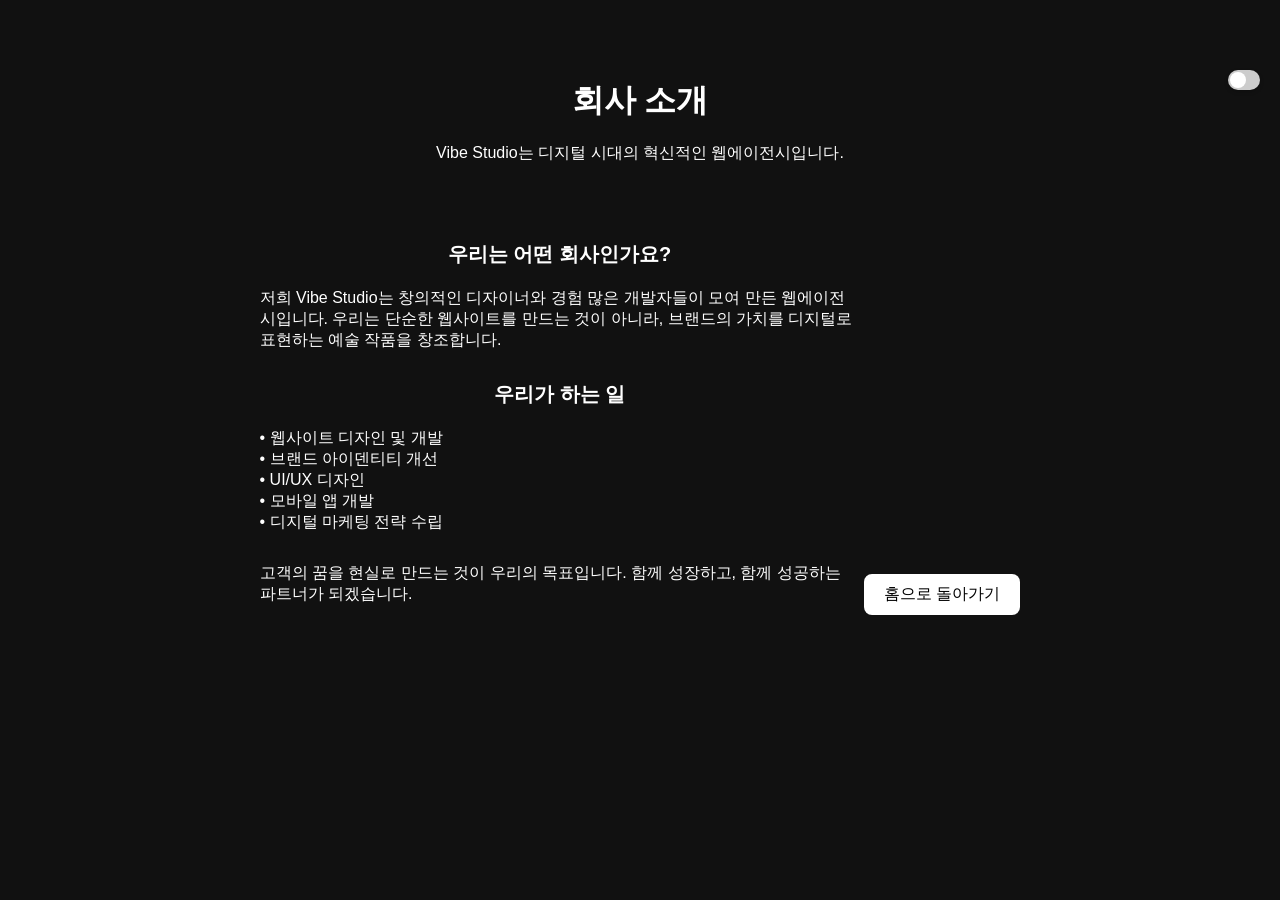
==== about.html @ 53644d85 "Initial commit: Vibe Studio website - index.html: 회사 홈페이지 (슬로건, 소개, 회사 소개 페이지 링크) - about.html: 회사 소" ====
<!DOCTYPE html>
<html>
<head>
    <title>회사 소개 - Vibe Studio</title>
    <link rel="stylesheet" href="style.css">
</head>
<body>
    <button class="theme-toggle" onclick="toggleTheme()"></button>
    <h1>회사 소개</h1>
    <p>Vibe Studio는 디지털 시대의 혁신적인 웹에이전시입니다.</p>

    <div style="margin: 40px 0; text-align: left; display: inline-block; max-width: 600px;">
        <h2 style="text-align: center; font-size: 20px; margin-bottom: 20px;">우리는 어떤 회사인가요?</h2>
        <p>저희 Vibe Studio는 창의적인 디자이너와 경험 많은 개발자들이 모여 만든 웹에이전시입니다. 우리는 단순한 웹사이트를 만드는 것이 아니라, 브랜드의 가치를 디지털로 표현하는 예술 작품을 창조합니다.</p>

        <h2 style="text-align: center; font-size: 20px; margin: 30px 0 20px 0;">우리가 하는 일</h2>
        <p>• 웹사이트 디자인 및 개발<br>
           • 브랜드 아이덴티티 개선<br>
           • UI/UX 디자인<br>
           • 모바일 앱 개발<br>
           • 디지털 마케팅 전략 수립</p>

        <p style="margin-top: 30px;">고객의 꿈을 현실로 만드는 것이 우리의 목표입니다. 함께 성장하고, 함께 성공하는 파트너가 되겠습니다.</p>
    </div>

    <a href="index.html" style="color: white; text-decoration: none; margin-top: 50px; display: inline-block; background-color: white; color: black; padding: 10px 20px; border-radius: 8px;">홈으로 돌아가기</a>
    <script src="script.js"></script>
</body>
</html>
---- style.css ----
body {
    background-color: #111111;
    color: white;
    text-align: center;
    font-family: Arial, sans-serif;
    padding: 50px;
    position: relative;
}

.theme-toggle {
    position: fixed;
    top: 20px;
    right: 20px;
    width: 32px;
    height: 20px;
    background-color: #ccc;
    border: none;
    border-radius: 10px;
    cursor: pointer;
    padding: 0;
    display: flex;
    align-items: center;
    justify-content: flex-start;
    transition: background-color 0.3s ease;
    box-shadow: 0 2px 4px rgba(0, 0, 0, 0.2);
}

.theme-toggle.active {
    background-color: #4CAF50;
}

.theme-toggle::before {
    content: '';
    width: 16px;
    height: 16px;
    background-color: white;
    border-radius: 50%;
    margin: 2px;
    transition: transform 0.3s ease;
}

.theme-toggle.active::before {
    transform: translateX(12px);
}

h1 {
    margin-bottom: 20px;
}

p {
    margin-bottom: 20px;
}

button {
    background-color: white;
    color: black;
    border: none;
    border-radius: 8px;
    padding: 10px 20px;
    font-size: 16px;
    cursor: pointer;
    margin-top: 50px;
}

button:hover {
    background-color: #f0f0f0;
}
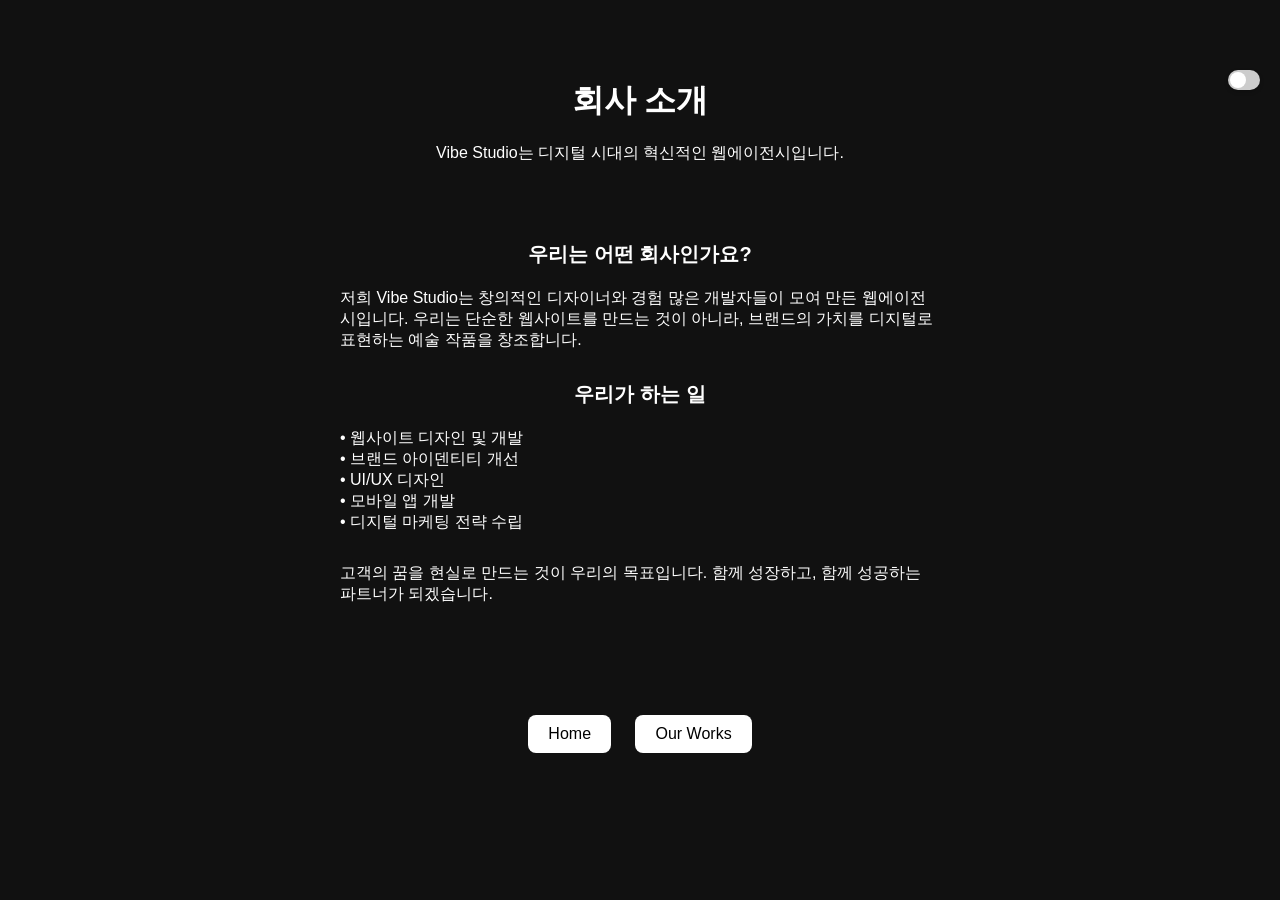
==== commit 8356dddf: "Add Our Works page with project portfolio - Create works.html with 4 project cards (grid layout) - A" ====
--- a/about.html
+++ b/about.html
@@ -23,7 +23,10 @@
         <p style="margin-top: 30px;">고객의 꿈을 현실로 만드는 것이 우리의 목표입니다. 함께 성장하고, 함께 성공하는 파트너가 되겠습니다.</p>
     </div>
 
-    <a href="index.html" style="color: white; text-decoration: none; margin-top: 50px; display: inline-block; background-color: white; color: black; padding: 10px 20px; border-radius: 8px;">홈으로 돌아가기</a>
+    <div class="nav-container">
+        <a href="index.html">Home</a>
+        <a href="works.html">Our Works</a>
+    </div>
     <script src="script.js"></script>
 </body>
 </html>
--- a/style.css
+++ b/style.css
@@ -65,3 +65,79 @@
 button:hover {
     background-color: #f0f0f0;
 }
+
+a {
+    color: white;
+    text-decoration: none;
+    margin: 10px;
+    display: inline-block;
+    background-color: white;
+    color: black;
+    padding: 10px 20px;
+    border-radius: 8px;
+    transition: background-color 0.3s ease;
+}
+
+a:hover {
+    background-color: #f0f0f0;
+}
+
+.nav-container {
+    margin: 40px 0;
+}
+
+.projects-container {
+    display: grid;
+    grid-template-columns: repeat(auto-fit, minmax(300px, 1fr));
+    gap: 30px;
+    margin: 50px auto;
+    max-width: 1200px;
+}
+
+.project-card {
+    background-color: white;
+    color: black;
+    padding: 25px;
+    border-radius: 12px;
+    box-shadow: 0 4px 6px rgba(0, 0, 0, 0.3);
+    transition: transform 0.3s ease, box-shadow 0.3s ease;
+    text-align: left;
+}
+
+.project-card:hover {
+    transform: translateY(-5px);
+    box-shadow: 0 8px 12px rgba(0, 0, 0, 0.4);
+}
+
+.project-title {
+    font-size: 20px;
+    font-weight: bold;
+    margin-bottom: 10px;
+    color: black;
+}
+
+.project-category {
+    font-size: 12px;
+    background-color: #e0e0e0;
+    color: #333;
+    padding: 5px 10px;
+    border-radius: 4px;
+    display: inline-block;
+    margin-bottom: 15px;
+}
+
+.project-description {
+    font-size: 14px;
+    color: #666;
+    line-height: 1.6;
+}
+
+body.light-mode .project-card {
+    background-color: white;
+    color: black;
+}
+
+body.light-mode .project-category {
+    background-color: #e0e0e0;
+    color: #333;
+}
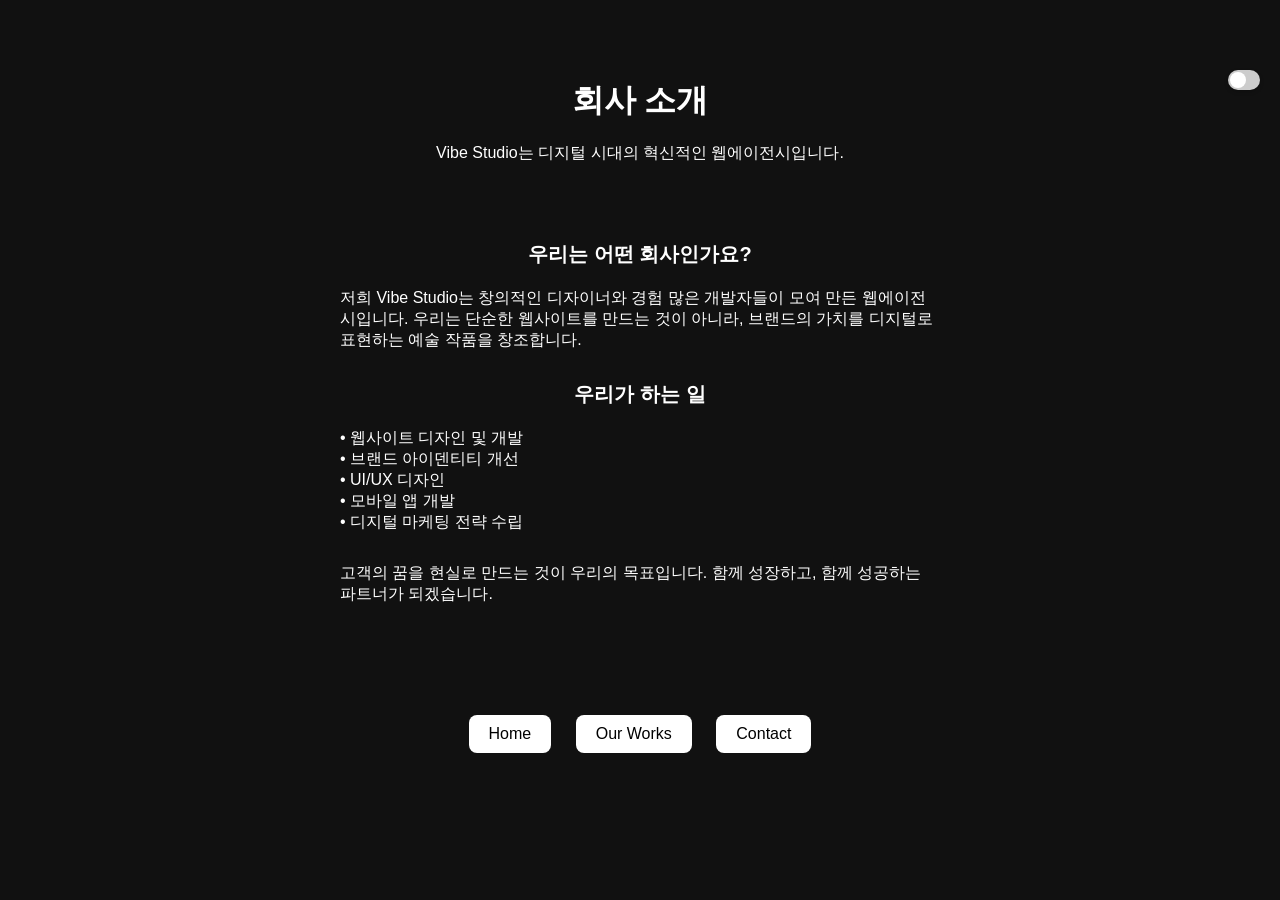
==== commit bb1a40b2: "Add Contact page with form and update navigation New Files: - contact.html: Contact form page with: " ====
--- a/about.html
+++ b/about.html
@@ -1,6 +1,8 @@
 <!DOCTYPE html>
 <html>
 <head>
+    <meta charset="UTF-8">
+    <meta name="viewport" content="width=device-width, initial-scale=1.0">
     <title>회사 소개 - Vibe Studio</title>
     <link rel="stylesheet" href="style.css">
 </head>
@@ -26,6 +28,7 @@
     <div class="nav-container">
         <a href="index.html">Home</a>
         <a href="works.html">Our Works</a>
+        <a href="contact.html">Contact</a>
     </div>
     <script src="script.js"></script>
 </body>
--- a/style.css
+++ b/style.css
@@ -1,6 +1,43 @@
+:root {
+    --bg-primary: #111111;
+    --text-primary: white;
+    --btn-bg: white;
+    --btn-text: black;
+    --btn-hover-bg: #f0f0f0;
+    --card-bg: white;
+    --card-text: black;
+    --category-bg: #e0e0e0;
+    --category-text: #333;
+    --text-secondary: #666;
+    --toggle-bg: #ccc;
+    --toggle-active-bg: #4CAF50;
+    --toggle-slider: white;
+    --shadow-sm: 0 4px 6px rgba(0, 0, 0, 0.3);
+    --shadow-md: 0 8px 12px rgba(0, 0, 0, 0.4);
+}
+
+body.light-mode {
+    --bg-primary: white;
+    --text-primary: black;
+    --btn-bg: #111111;
+    --btn-text: white;
+    --btn-hover-bg: #333;
+}
+
+@keyframes fadeIn {
+    from {
+        opacity: 0;
+        transform: translateY(30px);
+    }
+    to {
+        opacity: 1;
+        transform: translateY(0);
+    }
+}
+
 body {
-    background-color: #111111;
-    color: white;
+    background-color: var(--bg-primary);
+    color: var(--text-primary);
     text-align: center;
     font-family: Arial, sans-serif;
     padding: 50px;
@@ -13,7 +50,7 @@
     right: 20px;
     width: 32px;
     height: 20px;
-    background-color: #ccc;
+    background-color: var(--toggle-bg);
     border: none;
     border-radius: 10px;
     cursor: pointer;
@@ -26,14 +63,14 @@
 }
 
 .theme-toggle.active {
-    background-color: #4CAF50;
+    background-color: var(--toggle-active-bg);
 }
 
 .theme-toggle::before {
     content: '';
     width: 16px;
     height: 16px;
-    background-color: white;
+    background-color: var(--toggle-slider);
     border-radius: 50%;
     margin: 2px;
     transition: transform 0.3s ease;
@@ -52,8 +89,8 @@
 }
 
 button {
-    background-color: white;
-    color: black;
+    background-color: var(--btn-bg);
+    color: var(--btn-text);
     border: none;
     border-radius: 8px;
     padding: 10px 20px;
@@ -63,23 +100,28 @@
 }
 
 button:hover {
-    background-color: #f0f0f0;
+    background-color: var(--btn-hover-bg);
 }
 
 a {
-    color: white;
     text-decoration: none;
     margin: 10px;
     display: inline-block;
-    background-color: white;
-    color: black;
+    background-color: var(--btn-bg);
+    color: var(--btn-text);
     padding: 10px 20px;
     border-radius: 8px;
-    transition: background-color 0.3s ease;
+    transition: transform 0.3s ease, background-color 0.3s ease;
 }
 
 a:hover {
-    background-color: #f0f0f0;
+    background-color: var(--btn-hover-bg);
+    color: var(--btn-text);
+    transform: scale(1.05);
+}
+
+button:not(.theme-toggle):hover {
+    filter: brightness(0.9);
 }
 
 .nav-container {
@@ -95,31 +137,48 @@
 }
 
 .project-card {
-    background-color: white;
-    color: black;
+    background-color: var(--card-bg);
+    color: var(--card-text);
     padding: 25px;
     border-radius: 12px;
-    box-shadow: 0 4px 6px rgba(0, 0, 0, 0.3);
+    box-shadow: var(--shadow-sm);
     transition: transform 0.3s ease, box-shadow 0.3s ease;
     text-align: left;
+    animation: fadeIn 0.6s ease-out forwards;
+}
+
+.project-card:nth-child(1) {
+    animation-delay: 0s;
+}
+
+.project-card:nth-child(2) {
+    animation-delay: 0.1s;
+}
+
+.project-card:nth-child(3) {
+    animation-delay: 0.2s;
+}
+
+.project-card:nth-child(4) {
+    animation-delay: 0.3s;
 }
 
 .project-card:hover {
     transform: translateY(-5px);
-    box-shadow: 0 8px 12px rgba(0, 0, 0, 0.4);
+    box-shadow: var(--shadow-md);
 }
 
 .project-title {
     font-size: 20px;
     font-weight: bold;
     margin-bottom: 10px;
-    color: black;
+    color: var(--card-text);
 }
 
 .project-category {
     font-size: 12px;
-    background-color: #e0e0e0;
-    color: #333;
+    background-color: var(--category-bg);
+    color: var(--category-text);
     padding: 5px 10px;
     border-radius: 4px;
     display: inline-block;
@@ -128,16 +187,136 @@
 
 .project-description {
     font-size: 14px;
-    color: #666;
+    color: var(--text-secondary);
     line-height: 1.6;
 }
 
-body.light-mode .project-card {
-    background-color: white;
-    color: black;
-}
-
-body.light-mode .project-category {
-    background-color: #e0e0e0;
-    color: #333;
-}
+
+@media (max-width: 768px) {
+    .projects-container {
+        grid-template-columns: repeat(2, 1fr);
+        gap: 20px;
+    }
+}
+
+.form-group {
+    margin: 20px auto;
+    max-width: 500px;
+    text-align: left;
+}
+
+label {
+    display: block;
+    margin-bottom: 8px;
+    font-weight: bold;
+    color: var(--text-primary);
+}
+
+input[type="text"],
+input[type="email"],
+textarea {
+    width: 100%;
+    padding: 12px;
+    font-family: Arial, sans-serif;
+    font-size: 14px;
+    border: 2px solid var(--category-bg);
+    border-radius: 8px;
+    background-color: var(--card-bg);
+    color: var(--card-text);
+    box-sizing: border-box;
+    transition: border-color 0.3s ease;
+}
+
+input[type="text"]:focus,
+input[type="email"]:focus,
+textarea:focus {
+    outline: none;
+    border-color: var(--btn-bg);
+    box-shadow: 0 0 4px rgba(0, 0, 0, 0.1);
+}
+
+textarea {
+    resize: vertical;
+    font-size: 14px;
+    line-height: 1.6;
+}
+
+form button[type="submit"] {
+    background-color: var(--btn-bg);
+    color: var(--btn-text);
+    padding: 12px 30px;
+    font-size: 16px;
+    margin-top: 20px;
+    margin-bottom: 40px;
+    transition: background-color 0.3s ease;
+}
+
+form button[type="submit"]:hover {
+    background-color: var(--btn-hover-bg);
+}
+
+@media (max-width: 480px) {
+    body {
+        padding: 20px;
+    }
+
+    h1 {
+        font-size: 24px;
+        margin-bottom: 15px;
+    }
+
+    p {
+        font-size: 14px;
+    }
+
+    .projects-container {
+        grid-template-columns: 1fr;
+        gap: 15px;
+        margin: 30px auto;
+    }
+
+    .project-card {
+        padding: 20px;
+    }
+
+    .project-title {
+        font-size: 18px;
+    }
+
+    .project-category {
+        font-size: 11px;
+        padding: 4px 8px;
+    }
+
+    .project-description {
+        font-size: 13px;
+    }
+
+    .nav-container {
+        margin: 20px 0;
+    }
+
+    a {
+        margin: 5px;
+        padding: 8px 15px;
+        font-size: 14px;
+    }
+
+    .form-group {
+        margin: 15px 0;
+        max-width: 100%;
+    }
+
+    input[type="text"],
+    input[type="email"],
+    textarea {
+        padding: 10px;
+        font-size: 16px;
+    }
+
+    form button[type="submit"] {
+        width: 100%;
+        padding: 12px;
+        margin-bottom: 20px;
+    }
+}
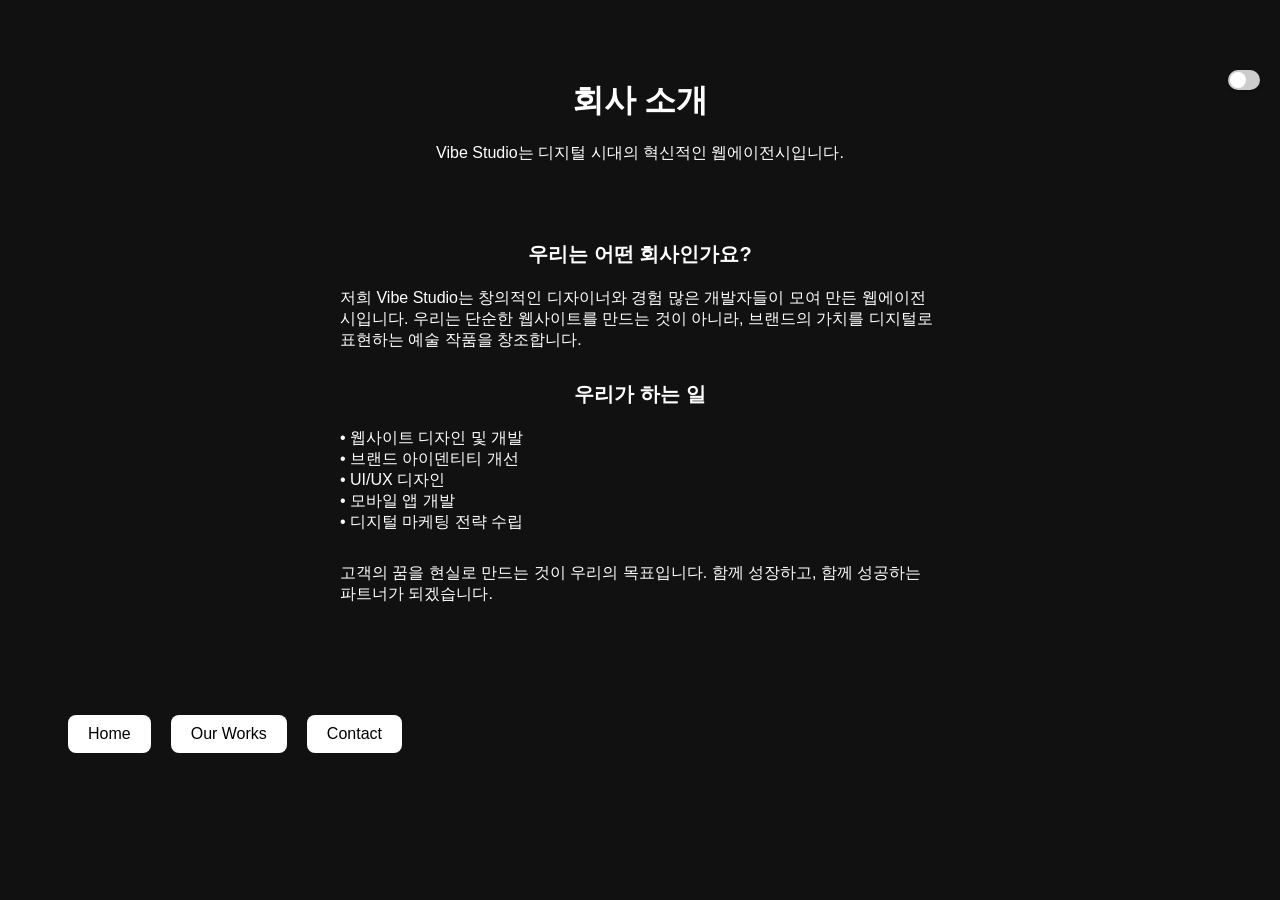
==== commit b935b706: "Add mobile hamburger menu navigation CSS Changes: - Add .hamburger button styles with CSS variables " ====
--- a/about.html
+++ b/about.html
@@ -10,6 +10,8 @@
     <button class="theme-toggle" onclick="toggleTheme()"></button>
     <h1>회사 소개</h1>
     <p>Vibe Studio는 디지털 시대의 혁신적인 웹에이전시입니다.</p>
+
+    <button class="hamburger" id="hamburger-btn">☰</button>
 
     <div style="margin: 40px 0; text-align: left; display: inline-block; max-width: 600px;">
         <h2 style="text-align: center; font-size: 20px; margin-bottom: 20px;">우리는 어떤 회사인가요?</h2>
@@ -25,7 +27,7 @@
         <p style="margin-top: 30px;">고객의 꿈을 현실로 만드는 것이 우리의 목표입니다. 함께 성장하고, 함께 성공하는 파트너가 되겠습니다.</p>
     </div>
 
-    <div class="nav-container">
+    <div class="nav-container" id="nav-menu">
         <a href="index.html">Home</a>
         <a href="works.html">Our Works</a>
         <a href="contact.html">Contact</a>
--- a/style.css
+++ b/style.css
@@ -124,8 +124,26 @@
     filter: brightness(0.9);
 }
 
+.hamburger {
+    display: none;
+    background-color: transparent;
+    border: none;
+    color: var(--text-primary);
+    font-size: 24px;
+    cursor: pointer;
+    margin: 10px 0;
+    padding: 0;
+    transition: color 0.3s ease;
+}
+
+.hamburger:hover {
+    color: var(--btn-hover-bg);
+}
+
 .nav-container {
     margin: 40px 0;
+    display: flex;
+    flex-direction: row;
 }
 
 .projects-container {
@@ -144,7 +162,7 @@
     box-shadow: var(--shadow-sm);
     transition: transform 0.3s ease, box-shadow 0.3s ease;
     text-align: left;
-    animation: fadeIn 0.6s ease-out forwards;
+    animation: fadeIn 0.6s ease-out both;
 }
 
 .project-card:nth-child(1) {
@@ -260,6 +278,36 @@
         padding: 20px;
     }
 
+    .hamburger {
+        display: block;
+    }
+
+    .nav-container {
+        display: none;
+        flex-direction: column;
+        position: absolute;
+        top: 70px;
+        left: 20px;
+        right: 20px;
+        background-color: var(--bg-primary);
+        border: 1px solid var(--category-bg);
+        border-radius: 8px;
+        padding: 15px;
+        box-shadow: 0 4px 6px rgba(0, 0, 0, 0.2);
+        z-index: 100;
+    }
+
+    .nav-container.active {
+        display: flex;
+    }
+
+    .nav-container a {
+        margin: 8px 0;
+        padding: 10px;
+        text-align: center;
+        border-radius: 4px;
+    }
+
     h1 {
         font-size: 24px;
         margin-bottom: 15px;
